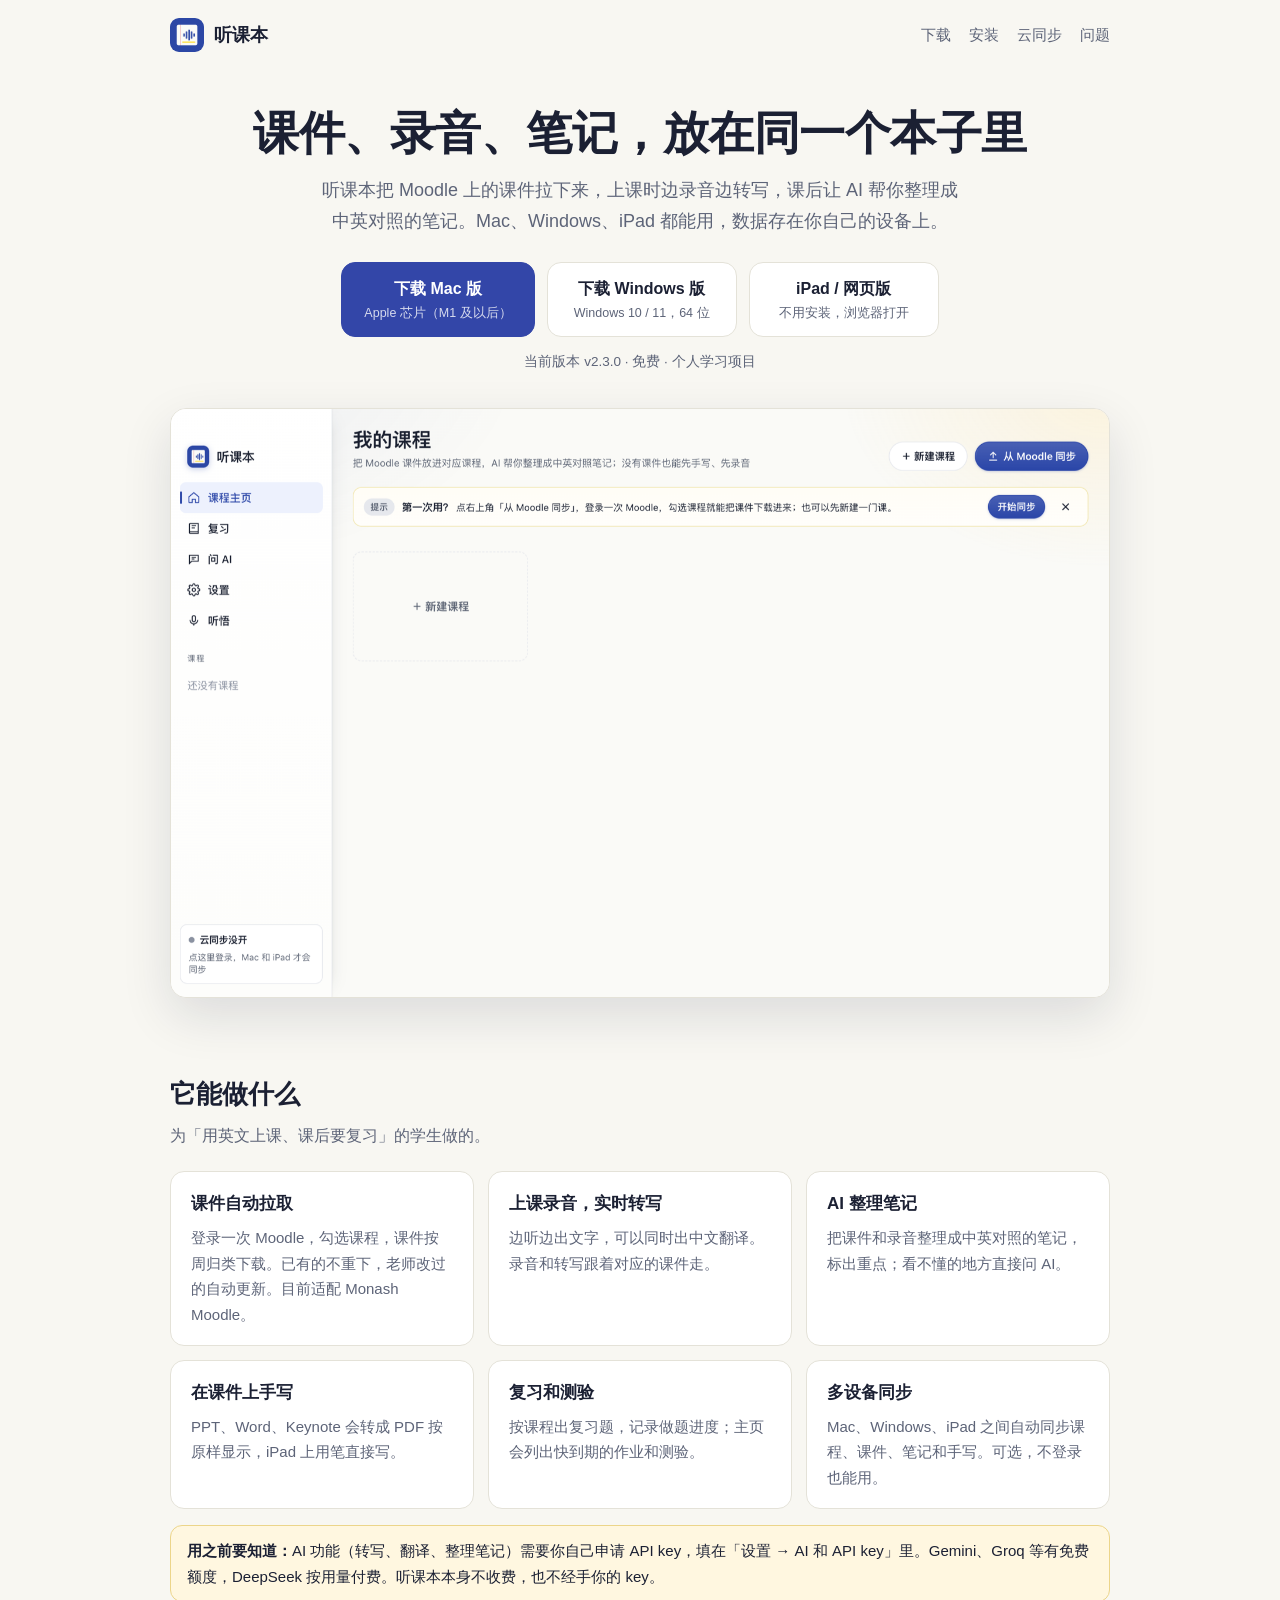
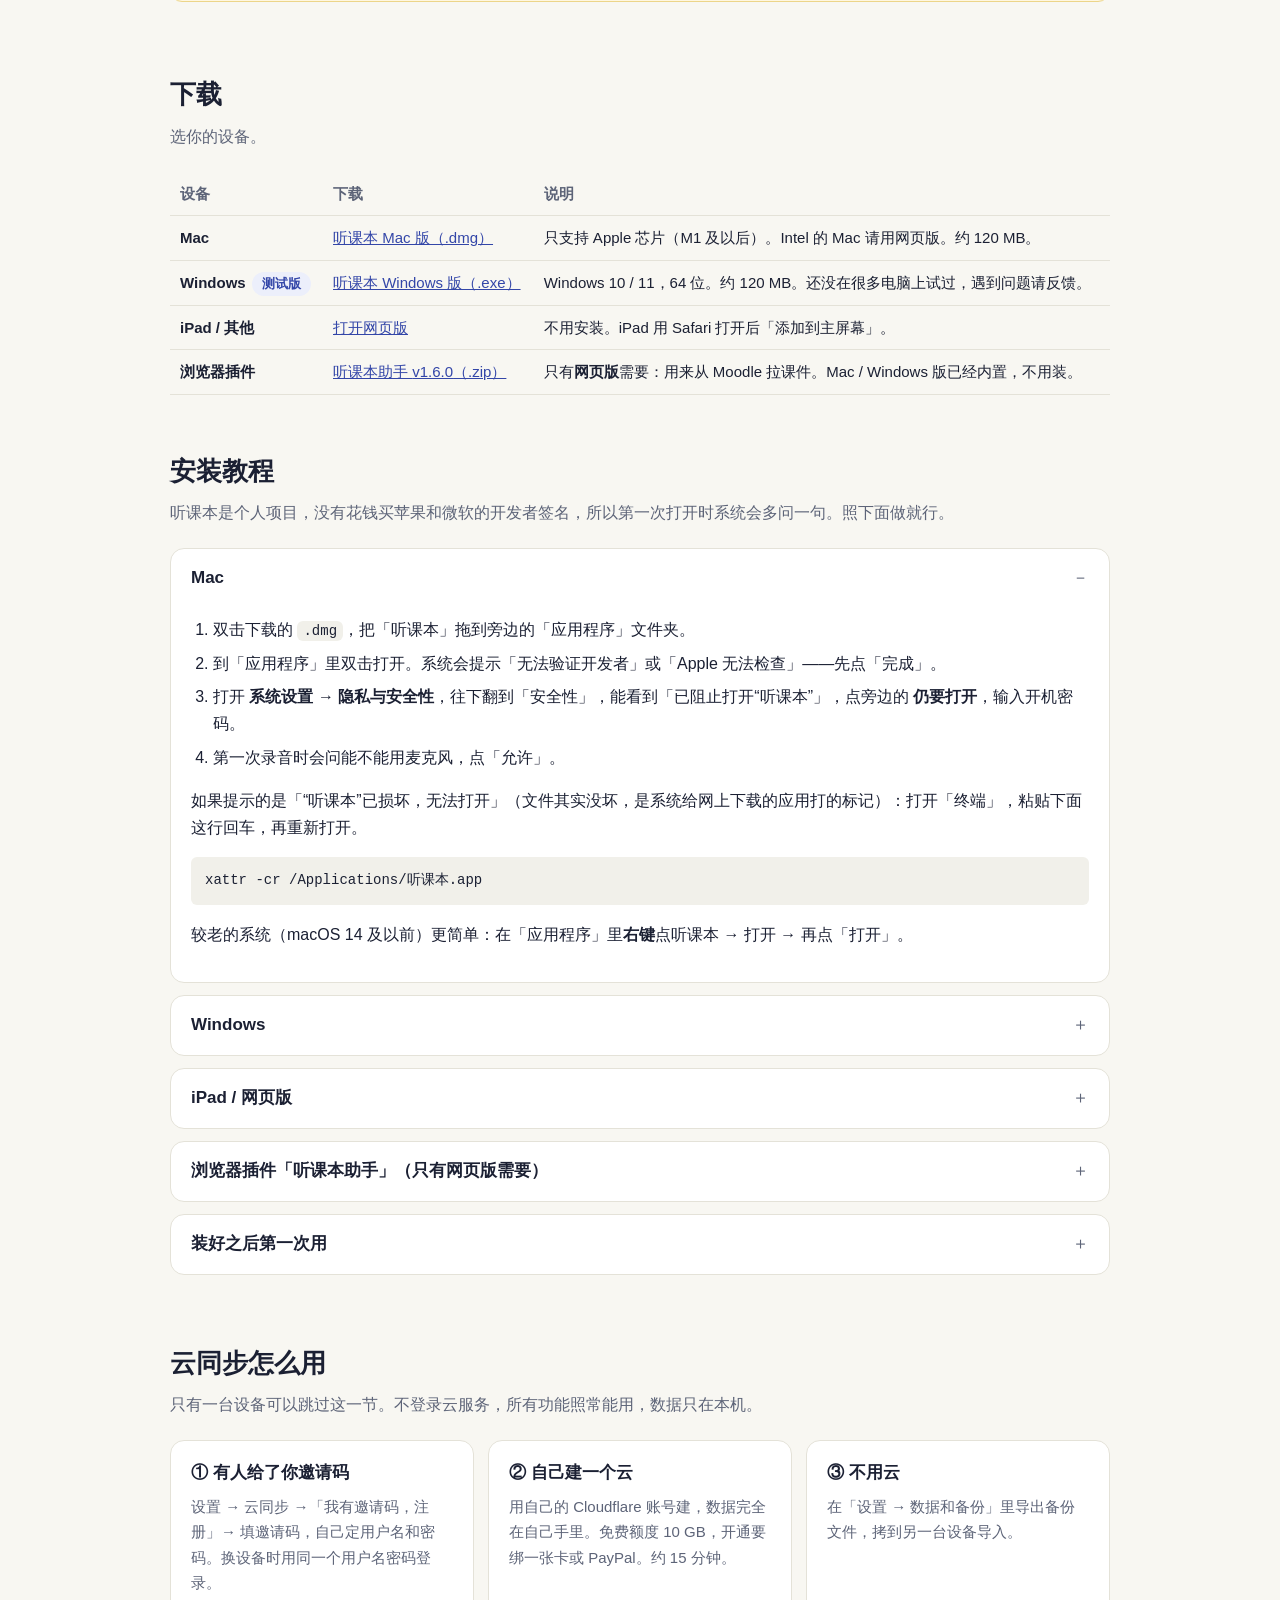
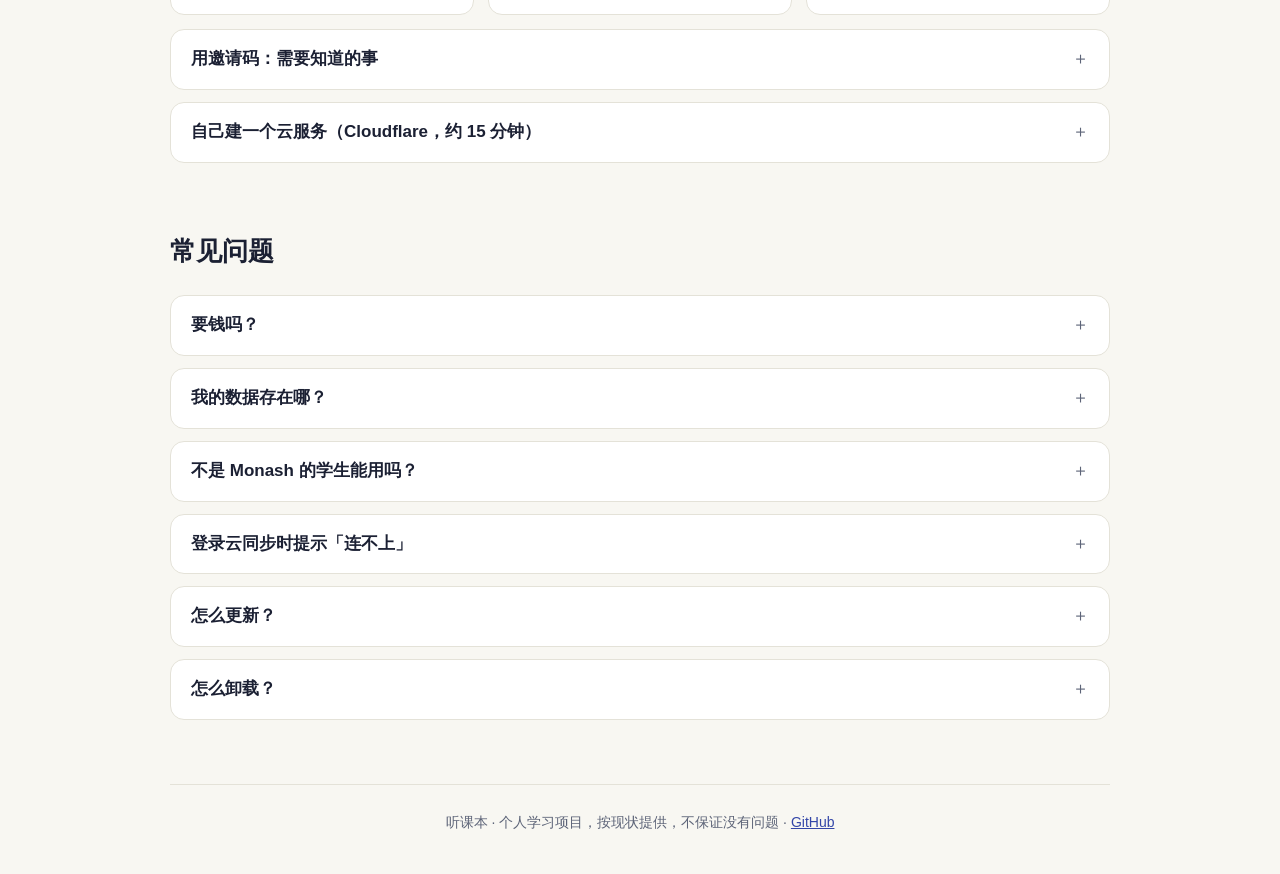
==== download/index.html @ 7936eecb "Add download page (download/)" ====
<!doctype html>
<html lang="zh-CN">
<head>
<meta charset="utf-8">
<meta name="viewport" content="width=device-width, initial-scale=1">
<title>听课本 · 下载和安装</title>
<meta name="description" content="听课本：把 Moodle 课件、课堂录音和笔记放在一起的上课工具。Mac、Windows、iPad 都能用。">
<link rel="icon" href="icon.png">
<style>
:root{
  --bg:#f8f7f2; --card:#ffffff; --ink:#1b2033; --mute:#5d6478; --line:#e4e2d8;
  --brand:#3346a8; --brand-ink:#ffffff; --soft:#eceffb; --warn-bg:#fff7e0; --warn-line:#ecd58a; --code:#f1f0ea;
}
@media (prefers-color-scheme: dark){
  :root:not([data-theme="light"]){
    --bg:#10131f; --card:#181c2c; --ink:#e9ebf5; --mute:#a0a6bd; --line:#2a3048;
    --brand:#8497ff; --brand-ink:#0e1220; --soft:#1f2540; --warn-bg:#2b2612; --warn-line:#6b5a1c; --code:#222840;
  }
}
*{box-sizing:border-box}
html{scroll-behavior:smooth}
body{margin:0;background:var(--bg);color:var(--ink);font:16px/1.7 -apple-system,BlinkMacSystemFont,"PingFang SC","Microsoft YaHei","Segoe UI",sans-serif;-webkit-text-size-adjust:100%}
a{color:var(--brand)}
.wrap{max-width:980px;margin:0 auto;padding:0 20px}
header.top{display:flex;align-items:center;justify-content:space-between;padding:18px 0}
.logo{display:flex;align-items:center;gap:10px;font-weight:700;font-size:18px;color:var(--ink);text-decoration:none}
.logo img{width:34px;height:34px;border-radius:9px}
nav a{margin-left:18px;color:var(--mute);text-decoration:none;font-size:15px}
nav a:hover{color:var(--brand)}
.hero{padding:36px 0 20px;text-align:center}
.hero h1{font-size:clamp(30px,6vw,46px);line-height:1.2;margin:0 0 14px;letter-spacing:-.5px;text-wrap:balance}
.hero p{color:var(--mute);font-size:18px;max-width:640px;margin:0 auto 26px;text-wrap:pretty}
.btns{display:flex;gap:12px;justify-content:center;flex-wrap:wrap}
.btn{display:inline-flex;flex-direction:column;align-items:center;justify-content:center;min-width:190px;padding:12px 22px;border-radius:14px;border:1px solid var(--line);background:var(--card);color:var(--ink);text-decoration:none;font-weight:600}
.btn small{font-weight:400;color:var(--mute);font-size:12.5px}
.btn.primary{background:var(--brand);border-color:var(--brand);color:var(--brand-ink)}
.btn.primary small{color:inherit;opacity:.8}
.btn:hover{filter:brightness(1.05)}
.ver{margin-top:14px;color:var(--mute);font-size:13.5px}
.shot{margin:34px auto 0;border:1px solid var(--line);border-radius:16px;overflow:hidden;box-shadow:0 18px 50px rgba(20,25,60,.12);background:var(--card)}
.shot img{display:block;width:100%;height:auto}
section{padding:54px 0 0}
h2{font-size:26px;margin:0 0 6px}
.sub{color:var(--mute);margin:0 0 22px}
.grid{display:grid;grid-template-columns:repeat(auto-fit,minmax(260px,1fr));gap:14px}
.card{background:var(--card);border:1px solid var(--line);border-radius:14px;padding:18px 20px}
.card h3{margin:0 0 6px;font-size:17px}
.card p{margin:0;color:var(--mute);font-size:15px}
.note{background:var(--warn-bg);border:1px solid var(--warn-line);border-radius:12px;padding:12px 16px;font-size:15px;margin:16px 0}
details{background:var(--card);border:1px solid var(--line);border-radius:14px;margin-bottom:12px}
summary{cursor:pointer;padding:15px 20px;font-weight:600;font-size:17px;list-style:none;display:flex;justify-content:space-between;align-items:center}
summary::-webkit-details-marker{display:none}
summary::after{content:"＋";color:var(--mute);font-weight:400}
details[open] summary::after{content:"－"}
.body{padding:0 20px 18px}
ol,ul{padding-left:22px;margin:8px 0}
li{margin:6px 0}
code,pre{background:var(--code);border-radius:6px;font-family:ui-monospace,SFMono-Regular,Menlo,Consolas,monospace;font-size:14px}
code{padding:2px 6px}
pre{padding:12px 14px;overflow-x:auto;margin:8px 0}
table{width:100%;border-collapse:collapse;font-size:15px}
th,td{text-align:left;padding:9px 10px;border-bottom:1px solid var(--line);vertical-align:top}
th{color:var(--mute);font-weight:600}
.tw{overflow-x:auto}
.pill{display:inline-block;background:var(--soft);color:var(--brand);border-radius:99px;padding:1px 10px;font-size:13px;font-weight:600;margin-left:6px}
footer{margin-top:64px;padding:26px 0 40px;border-top:1px solid var(--line);color:var(--mute);font-size:14px;text-align:center}
@media (max-width:600px){ nav a{margin-left:12px;font-size:14px} .btn{min-width:100%} section{padding-top:42px} }
</style>
</head>
<body>
<div class="wrap">

<header class="top">
  <a class="logo" href="#"><img src="icon.png" alt="">听课本</a>
  <nav><a href="#download">下载</a><a href="#install">安装</a><a href="#cloud">云同步</a><a href="#faq">问题</a></nav>
</header>

<div class="hero">
  <h1>课件、录音、笔记，放在同一个本子里</h1>
  <p>听课本把 Moodle 上的课件拉下来，上课时边录音边转写，课后让 AI 帮你整理成中英对照的笔记。Mac、Windows、iPad 都能用，数据存在你自己的设备上。</p>
  <div class="btns">
    <a class="btn primary" data-dl="mac" href="#download">下载 Mac 版<small>Apple 芯片（M1 及以后）</small></a>
    <a class="btn" data-dl="win" href="#download">下载 Windows 版<small>Windows 10 / 11，64 位</small></a>
    <a class="btn" data-dl="web" href="#download">iPad / 网页版<small>不用安装，浏览器打开</small></a>
  </div>
  <div class="ver">当前版本 <span data-v="app"></span> · 免费 · 个人学习项目</div>
  <div class="shot"><img src="shot-home.png" alt="听课本主页截图" width="1600" height="1004"></div>
</div>

<section id="features">
  <h2>它能做什么</h2>
  <p class="sub">为「用英文上课、课后要复习」的学生做的。</p>
  <div class="grid">
    <div class="card"><h3>课件自动拉取</h3><p>登录一次 Moodle，勾选课程，课件按周归类下载。已有的不重下，老师改过的自动更新。目前适配 Monash Moodle。</p></div>
    <div class="card"><h3>上课录音，实时转写</h3><p>边听边出文字，可以同时出中文翻译。录音和转写跟着对应的课件走。</p></div>
    <div class="card"><h3>AI 整理笔记</h3><p>把课件和录音整理成中英对照的笔记，标出重点；看不懂的地方直接问 AI。</p></div>
    <div class="card"><h3>在课件上手写</h3><p>PPT、Word、Keynote 会转成 PDF 按原样显示，iPad 上用笔直接写。</p></div>
    <div class="card"><h3>复习和测验</h3><p>按课程出复习题，记录做题进度；主页会列出快到期的作业和测验。</p></div>
    <div class="card"><h3>多设备同步</h3><p>Mac、Windows、iPad 之间自动同步课程、课件、笔记和手写。可选，不登录也能用。</p></div>
  </div>
  <div class="note"><b>用之前要知道：</b>AI 功能（转写、翻译、整理笔记）需要你自己申请 API key，填在「设置 → AI 和 API key」里。Gemini、Groq 等有免费额度，DeepSeek 按用量付费。听课本本身不收费，也不经手你的 key。</div>
</section>

<section id="download">
  <h2>下载</h2>
  <p class="sub">选你的设备。</p>
  <div class="tw"><table>
    <tr><th>设备</th><th>下载</th><th>说明</th></tr>
    <tr><td><b>Mac</b></td><td><a data-dl="mac" href="#">听课本 Mac 版（.dmg）</a></td><td>只支持 Apple 芯片（M1 及以后）。Intel 的 Mac 请用网页版。约 120 MB。</td></tr>
    <tr><td><b>Windows</b><span class="pill">测试版</span></td><td><a data-dl="win" href="#">听课本 Windows 版（.exe）</a></td><td>Windows 10 / 11，64 位。约 120 MB。还没在很多电脑上试过，遇到问题请反馈。</td></tr>
    <tr><td><b>iPad / 其他</b></td><td><a data-dl="web" href="#">打开网页版</a></td><td>不用安装。iPad 用 Safari 打开后「添加到主屏幕」。</td></tr>
    <tr><td><b>浏览器插件</b></td><td><a data-dl="ext" href="#">听课本助手 <span data-v="ext"></span>（.zip）</a></td><td>只有<b>网页版</b>需要：用来从 Moodle 拉课件。Mac / Windows 版已经内置，不用装。</td></tr>
  </table></div>
  <p class="sub" style="margin-top:12px" id="mirror" hidden>GitHub 下载太慢？<a data-dl="mirror" href="#">用网盘下载</a></p>
</section>

<section id="install">
  <h2>安装教程</h2>
  <p class="sub">听课本是个人项目，没有花钱买苹果和微软的开发者签名，所以第一次打开时系统会多问一句。照下面做就行。</p>

  <details open>
    <summary>Mac</summary>
    <div class="body">
      <ol>
        <li>双击下载的 <code>.dmg</code>，把「听课本」拖到旁边的「应用程序」文件夹。</li>
        <li>到「应用程序」里双击打开。系统会提示「无法验证开发者」或「Apple 无法检查」——先点「完成」。</li>
        <li>打开 <b>系统设置 → 隐私与安全性</b>，往下翻到「安全性」，能看到「已阻止打开“听课本”」，点旁边的 <b>仍要打开</b>，输入开机密码。</li>
        <li>第一次录音时会问能不能用麦克风，点「允许」。</li>
      </ol>
      <p>如果提示的是「“听课本”已损坏，无法打开」（文件其实没坏，是系统给网上下载的应用打的标记）：打开「终端」，粘贴下面这行回车，再重新打开。</p>
      <pre>xattr -cr /Applications/听课本.app</pre>
      <p>较老的系统（macOS 14 及以前）更简单：在「应用程序」里<b>右键</b>点听课本 → 打开 → 再点「打开」。</p>
    </div>
  </details>

  <details>
    <summary>Windows</summary>
    <div class="body">
      <ol>
        <li>双击下载的 <code>.exe</code>。如果浏览器说「不常下载此文件」，选「保留」。</li>
        <li>出现蓝色的「Windows 已保护你的电脑」窗口：点 <b>更多信息</b> → <b>仍要运行</b>。</li>
        <li>按提示选安装位置，装完桌面上会有「听课本」图标。</li>
        <li>第一次录音时允许使用麦克风。如果没弹窗又录不到声音：<b>设置 → 隐私和安全性 → 麦克风</b>，打开「允许桌面应用访问麦克风」。</li>
      </ol>
      <p>PPT / Word 课件要按原样显示，需要电脑上装了 Microsoft Office（听课本用它在后台转成 PDF）。没装的话仍然能读出文字，只是版式不保留。</p>
    </div>
  </details>

  <details>
    <summary>iPad / 网页版</summary>
    <div class="body">
      <ol>
        <li>用 <b>Safari</b> 打开网页版。</li>
        <li>点分享按钮 →「添加到主屏幕」。之后从主屏幕图标打开，是全屏的独立应用。</li>
        <li>电脑上用网页版：请用 <b>Chrome</b>（插件只支持 Chrome），不要在 Safari 和 Chrome 之间换着用，两边的数据是分开存的。</li>
      </ol>
    </div>
  </details>

  <details>
    <summary>浏览器插件「听课本助手」（只有网页版需要）</summary>
    <div class="body">
      <p>作用：你在 Chrome 里登录 Monash Moodle 之后，点一下插件，就把课件、作业要求、测验信息、截止日期同步进听课本。账号密码只在学校页面里输入，插件不保存。</p>
      <ol>
        <li>下载 <code>tingkeben-helper.zip</code>，解压，得到 <code>tingkeben-helper</code> 文件夹。</li>
        <li>Chrome 地址栏输入 <code>chrome://extensions</code> 回车。</li>
        <li>打开右上角的 <b>开发者模式</b>。</li>
        <li>点左上角 <b>加载已解压的扩展程序</b>，选刚才那个 <code>tingkeben-helper</code> 文件夹。</li>
        <li>这个文件夹<b>不要删、不要移动</b>，删了插件就失效。建议放在「文稿」里。</li>
      </ol>
      <p>更新插件：下载新的 zip，解压覆盖原来的文件夹，回到 <code>chrome://extensions</code> 点插件卡片上的刷新按钮。</p>
    </div>
  </details>

  <details>
    <summary>装好之后第一次用</summary>
    <div class="body">
      <ol>
        <li><b>填 API key</b>：设置 → AI 和 API key。至少填一个（推荐先申请免费的 Gemini）。</li>
        <li><b>拉课件</b>：主页右上角「从 Moodle 同步」，登录学校账号，勾选课程。不是 Monash 的同学：点「新建课程」，把 PDF / PPT 拖进去。</li>
        <li><b>确认麦克风</b>：设置 → 讲课录音 →「扫描麦克风」，能看到设备名就行。</li>
        <li><b>（可选）开云同步</b>：见下一节。</li>
      </ol>
    </div>
  </details>
</section>

<section id="cloud">
  <h2>云同步怎么用</h2>
  <p class="sub">只有一台设备可以跳过这一节。不登录云服务，所有功能照常能用，数据只在本机。</p>
  <div class="grid">
    <div class="card"><h3>① 有人给了你邀请码</h3><p>设置 → 云同步 →「我有邀请码，注册」→ 填邀请码，自己定用户名和密码。换设备时用同一个用户名密码登录。</p></div>
    <div class="card"><h3>② 自己建一个云</h3><p>用自己的 Cloudflare 账号建，数据完全在自己手里。免费额度 10 GB，开通要绑一张卡或 PayPal。约 15 分钟。</p></div>
    <div class="card"><h3>③ 不用云</h3><p>在「设置 → 数据和备份」里导出备份文件，拷到另一台设备导入。</p></div>
  </div>

  <details style="margin-top:14px">
    <summary>用邀请码：需要知道的事</summary>
    <div class="body">
      <ul>
        <li>一个邀请码只能注册一个账号，注册完就作废。</li>
        <li>你的数据和别的用户分开存，互相看不到。</li>
        <li><b>但发邀请码的人在技术上能看到</b>你存在云端的内容（数据放在他的 Cloudflare 存储里），包括你同步上去的 API key。信得过对方再用，介意就选 ② 或 ③。</li>
        <li>有空间上限（一般 1 GB），在「设置 → 云同步」能看到用量。录音音频不同步，不占空间。</li>
        <li>忘了密码：请对方重置，会给你一个临时密码，登录后在「设置 → 云同步 → 改密码」换掉。</li>
        <li>这是朋友之间的分享，不是商业服务。重要的东西定期在「数据和备份」里导出一份。</li>
      </ul>
    </div>
  </details>

  <details>
    <summary>自己建一个云服务（Cloudflare，约 15 分钟）</summary>
    <div class="body">
      <ol>
        <li>注册 <a href="https://dash.cloudflare.com/sign-up" target="_blank" rel="noopener">Cloudflare</a>（可以用 Gmail）。</li>
        <li>左边 <b>R2 对象存储</b> → 按提示开通（绑卡或 PayPal，10 GB 以内不扣钱）→ <b>创建存储桶</b>，名字填 <code>tingkeben</code>。</li>
        <li>左边 <b>Workers 和 Pages</b> → <b>创建</b> → 选「Hello World」→ 名字填 <code>tingkeben-cloud</code> → 部署。</li>
        <li>点 <b>编辑代码</b>，把里面的代码全部换成 <a href="worker.js" download>worker.js</a> 的内容 → <b>部署</b>。</li>
        <li>回到这个 Worker 的 <b>设置</b>：
          <ul>
            <li><b>绑定</b> → 添加 → R2 存储桶 → 变量名 <code>BUCKET</code>，存储桶选 <code>tingkeben</code>。</li>
            <li><b>变量和机密</b> → 添加 → 类型「机密」→ 名称 <code>APP_PASSWORD</code>，值是你自己定的密码（至少 10 位）。</li>
          </ul>
        </li>
        <li>记下 Worker 的网址（形如 <code>https://tingkeben-cloud.你的名字.workers.dev</code>）。浏览器打开它，看到 <code>"ready":true</code> 就好了。</li>
        <li>听课本 → 设置 → 云同步 → <b>登录</b> → 展开「云服务网址」换成你的网址 → 用户名留空，密码填 <code>APP_PASSWORD</code>。</li>
      </ol>
      <p>建好之后你就是这个云的主人，可以在「设置 → 云同步 → 邀请朋友 / 管理账号」给别人发邀请码。完整说明：<a href="cloud.md" target="_blank">云服务说明</a>（App 里「帮助」菜单也有）。</p>
    </div>
  </details>
</section>

<section id="faq">
  <h2>常见问题</h2>
  <p class="sub"></p>
  <details><summary>要钱吗？</summary><div class="body"><p>听课本不收费。AI 功能用的是你自己的 API key：Gemini、Groq 有免费额度，一般上课够用；DeepSeek 按用量付费，在「设置 → 用量和费用」能看到这个月花了多少。</p></div></details>
  <details><summary>我的数据存在哪？</summary><div class="body"><p>在你自己的设备上。Mac 在 <code>~/Library/Application Support/听课本</code>，Windows 在 <code>%APPDATA%\听课本</code>。只有登录了云同步，数据才会传到云端。卸载应用不会删数据，要删请手动删这个文件夹。</p></div></details>
  <details><summary>不是 Monash 的学生能用吗？</summary><div class="body"><p>能。只有「从 Moodle 同步」是为 Monash 的 Moodle 写的，别的学校用不了。其余功能都一样：新建课程，把课件拖进去就行。</p></div></details>
  <details><summary>登录云同步时提示「连不上」</summary><div class="body"><p>先检查网络。默认的云服务地址在 <code>workers.dev</code> 上，中国大陆的网络通常直接打不开它，需要能访问外网的网络环境。校园网偶尔也会拦，换手机热点试一次。</p></div></details>
  <details><summary>怎么更新？</summary><div class="body"><p>回到这个页面下载新版，直接覆盖安装。数据不受影响。</p></div></details>
  <details><summary>怎么卸载？</summary><div class="body"><p>Mac：把「听课本」从「应用程序」拖到废纸篓。Windows：设置 → 应用 → 找到听课本 → 卸载。数据文件夹见上面「我的数据存在哪」。</p></div></details>
</section>

<footer>
  听课本 · 个人学习项目，按现状提供，不保证没有问题 · <a data-dl="repo" href="#">GitHub</a>
</footer>
</div>

<script>
/* ===== 下载地址：换地方放安装包时只改这里 =====
   现在用 GitHub Releases 的「latest」地址：以后每次发新版，只要上传的文件名不变，这个页面不用改。
   mirror 填了网盘分享链接后，页面上会自动出现「用网盘下载」。 */
const SITE = {
  version: { app: '2.3.0', ext: '1.6.0' },
  mac: 'https://github.com/yuenkit122/tingkeben/releases/latest/download/Tingkeben-Mac-AppleSilicon.dmg',
  win: 'https://github.com/yuenkit122/tingkeben/releases/latest/download/Tingkeben-Windows-x64-Setup.exe',
  ext: 'https://github.com/yuenkit122/tingkeben/releases/latest/download/tingkeben-helper.zip',
  web: 'https://yuenkit122.github.io/tingkeben/',
  repo: 'https://github.com/yuenkit122/tingkeben',
  mirror: '',
};
document.querySelectorAll('[data-dl]').forEach(a => { const u = SITE[a.dataset.dl]; if (u) a.href = u; });
document.querySelectorAll('[data-v]').forEach(e => { e.textContent = 'v' + SITE.version[e.dataset.v]; });
if (SITE.mirror) document.getElementById('mirror').hidden = false;
// 按访客的系统把对应的下载按钮设成主按钮
const ua = navigator.userAgent, os = /Windows/.test(ua) ? 'win' : /iPad|iPhone|Android/.test(ua) || (navigator.maxTouchPoints > 1 && /Mac/.test(ua)) ? 'web' : 'mac';
document.querySelectorAll('.hero .btn').forEach(b => b.classList.toggle('primary', b.dataset.dl === os));
</script>
</body>
</html>
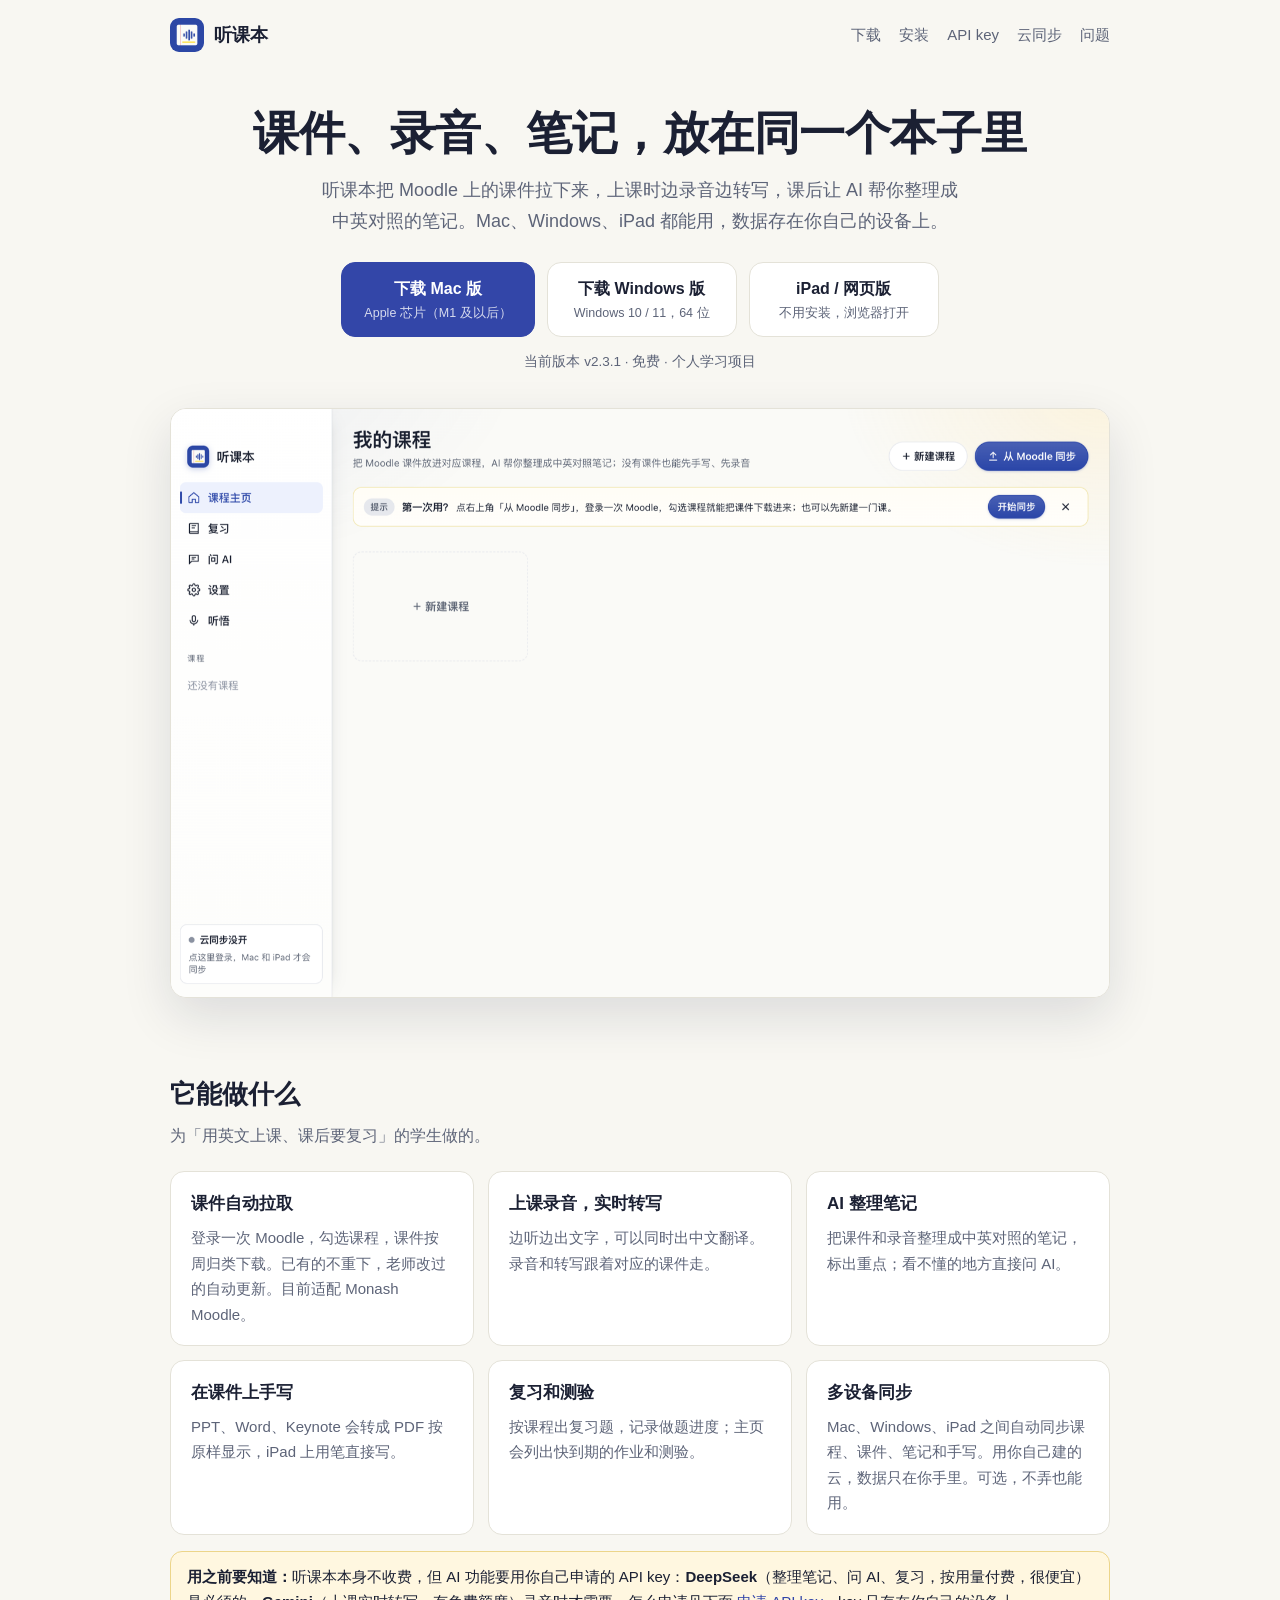
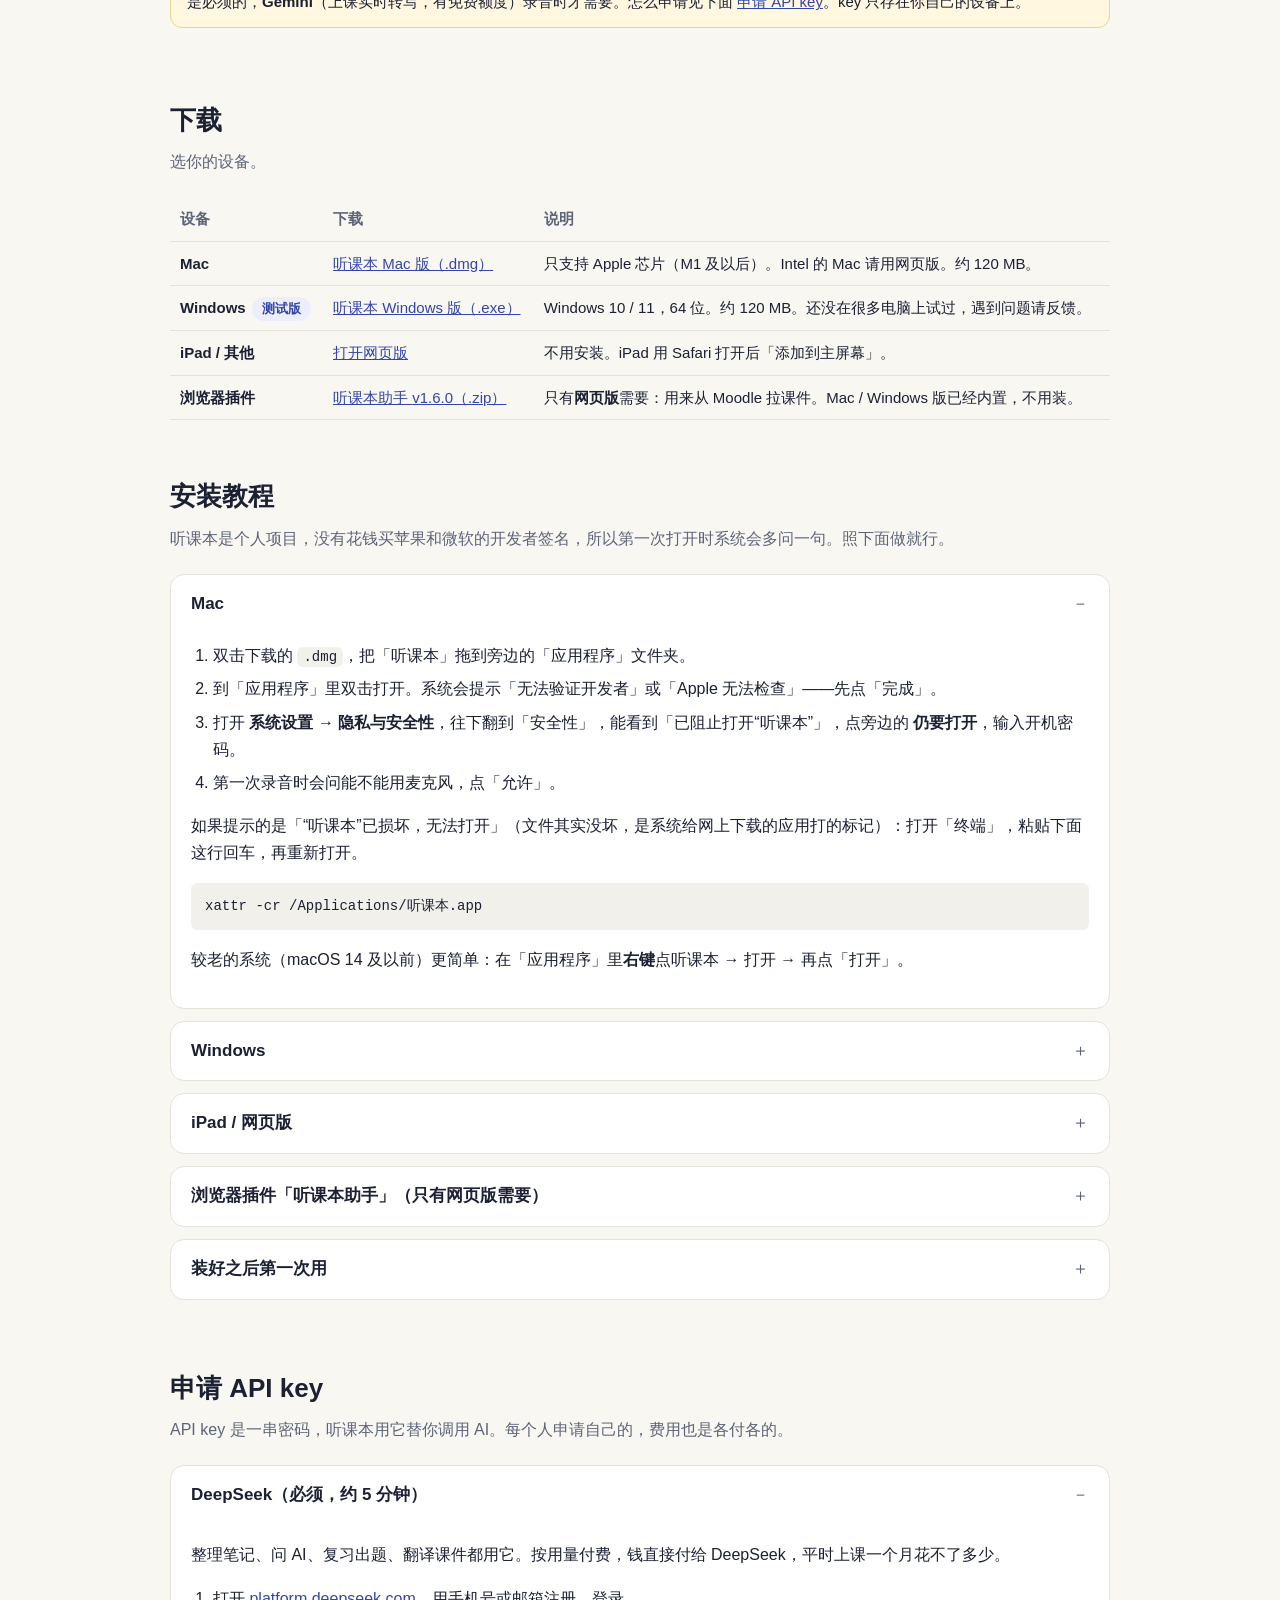
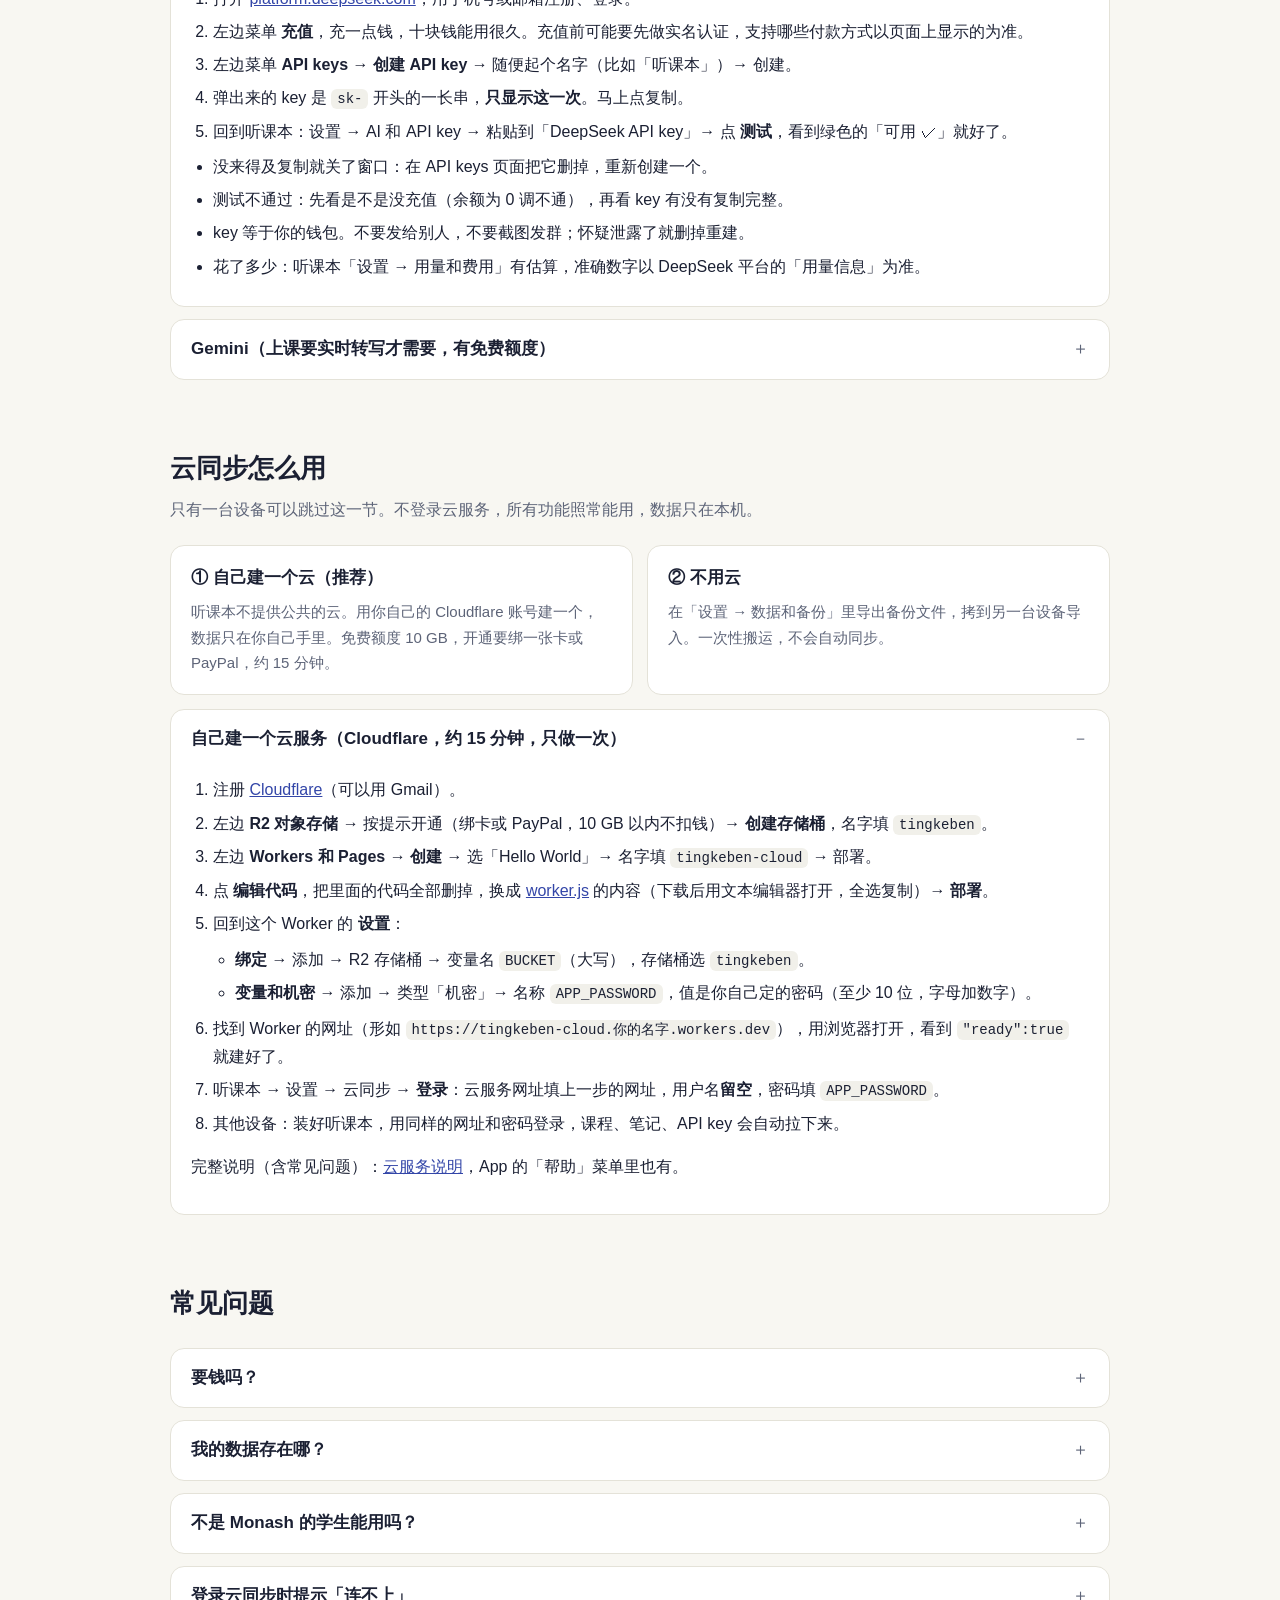
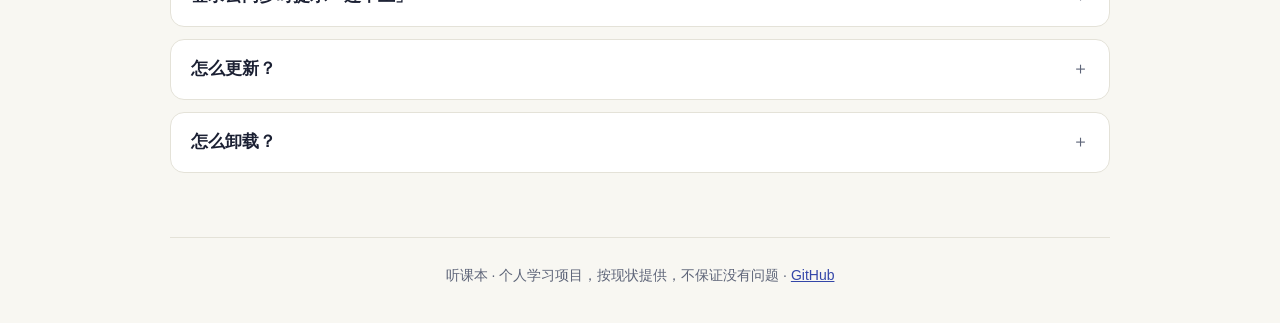
==== commit 9f22b87c: "Download page: self-hosted cloud guide, DeepSeek key guide, v2.3.1" ====
--- a/download/index.html
+++ b/download/index.html
@@ -72,7 +72,7 @@
 
 <header class="top">
   <a class="logo" href="#"><img src="icon.png" alt="">听课本</a>
-  <nav><a href="#download">下载</a><a href="#install">安装</a><a href="#cloud">云同步</a><a href="#faq">问题</a></nav>
+  <nav><a href="#download">下载</a><a href="#install">安装</a><a href="#apikey">API key</a><a href="#cloud">云同步</a><a href="#faq">问题</a></nav>
 </header>
 
 <div class="hero">
@@ -96,9 +96,9 @@
     <div class="card"><h3>AI 整理笔记</h3><p>把课件和录音整理成中英对照的笔记，标出重点；看不懂的地方直接问 AI。</p></div>
     <div class="card"><h3>在课件上手写</h3><p>PPT、Word、Keynote 会转成 PDF 按原样显示，iPad 上用笔直接写。</p></div>
     <div class="card"><h3>复习和测验</h3><p>按课程出复习题，记录做题进度；主页会列出快到期的作业和测验。</p></div>
-    <div class="card"><h3>多设备同步</h3><p>Mac、Windows、iPad 之间自动同步课程、课件、笔记和手写。可选，不登录也能用。</p></div>
+    <div class="card"><h3>多设备同步</h3><p>Mac、Windows、iPad 之间自动同步课程、课件、笔记和手写。用你自己建的云，数据只在你手里。可选，不弄也能用。</p></div>
   </div>
-  <div class="note"><b>用之前要知道：</b>AI 功能（转写、翻译、整理笔记）需要你自己申请 API key，填在「设置 → AI 和 API key」里。Gemini、Groq 等有免费额度，DeepSeek 按用量付费。听课本本身不收费，也不经手你的 key。</div>
+  <div class="note"><b>用之前要知道：</b>听课本本身不收费，但 AI 功能要用你自己申请的 API key：<b>DeepSeek</b>（整理笔记、问 AI、复习，按用量付费，很便宜）是必须的，<b>Gemini</b>（上课实时转写，有免费额度）录音时才需要。怎么申请见下面 <a href="#apikey">申请 API key</a>。key 只存在你自己的设备上。</div>
 </section>
 
 <section id="download">
@@ -176,11 +176,48 @@
     <summary>装好之后第一次用</summary>
     <div class="body">
       <ol>
-        <li><b>填 API key</b>：设置 → AI 和 API key。至少填一个（推荐先申请免费的 Gemini）。</li>
+        <li><b>填 API key</b>：设置 → AI 和 API key，填 DeepSeek 的 key，点「测试」看到绿色「可用 ✓」。申请方法见 <a href="#apikey">申请 API key</a>。</li>
         <li><b>拉课件</b>：主页右上角「从 Moodle 同步」，登录学校账号，勾选课程。不是 Monash 的同学：点「新建课程」，把 PDF / PPT 拖进去。</li>
         <li><b>确认麦克风</b>：设置 → 讲课录音 →「扫描麦克风」，能看到设备名就行。</li>
-        <li><b>（可选）开云同步</b>：见下一节。</li>
-      </ol>
+        <li><b>（可选）开云同步</b>：有两台以上设备才需要，见 <a href="#cloud">云同步</a>。</li>
+      </ol>
+    </div>
+  </details>
+</section>
+
+<section id="apikey">
+  <h2>申请 API key</h2>
+  <p class="sub">API key 是一串密码，听课本用它替你调用 AI。每个人申请自己的，费用也是各付各的。</p>
+
+  <details open>
+    <summary>DeepSeek（必须，约 5 分钟）</summary>
+    <div class="body">
+      <p>整理笔记、问 AI、复习出题、翻译课件都用它。按用量付费，钱直接付给 DeepSeek，平时上课一个月花不了多少。</p>
+      <ol>
+        <li>打开 <a href="https://platform.deepseek.com" target="_blank" rel="noopener">platform.deepseek.com</a>，用手机号或邮箱注册、登录。</li>
+        <li>左边菜单 <b>充值</b>，充一点钱，十块钱能用很久。充值前可能要先做实名认证，支持哪些付款方式以页面上显示的为准。</li>
+        <li>左边菜单 <b>API keys</b> → <b>创建 API key</b> → 随便起个名字（比如「听课本」）→ 创建。</li>
+        <li>弹出来的 key 是 <code>sk-</code> 开头的一长串，<b>只显示这一次</b>。马上点复制。</li>
+        <li>回到听课本：设置 → AI 和 API key → 粘贴到「DeepSeek API key」→ 点 <b>测试</b>，看到绿色的「可用 ✓」就好了。</li>
+      </ol>
+      <ul>
+        <li>没来得及复制就关了窗口：在 API keys 页面把它删掉，重新创建一个。</li>
+        <li>测试不通过：先看是不是没充值（余额为 0 调不通），再看 key 有没有复制完整。</li>
+        <li>key 等于你的钱包。不要发给别人，不要截图发群；怀疑泄露了就删掉重建。</li>
+        <li>花了多少：听课本「设置 → 用量和费用」有估算，准确数字以 DeepSeek 平台的「用量信息」为准。</li>
+      </ul>
+    </div>
+  </details>
+
+  <details>
+    <summary>Gemini（上课要实时转写才需要，有免费额度）</summary>
+    <div class="body">
+      <ol>
+        <li>打开 <a href="https://aistudio.google.com/apikey" target="_blank" rel="noopener">Google AI Studio</a>，用 Google 账号登录。</li>
+        <li>点 <b>Create API key</b>，复制生成的 key。</li>
+        <li>听课本：设置 → AI 和 API key → 粘贴到「Gemini API key」→ 点测试。</li>
+      </ol>
+      <p>Google 的服务在中国大陆的网络直接连不上。不录音、只看课件和整理笔记的话，可以先不填。</p>
     </div>
   </details>
 </section>
@@ -189,43 +226,29 @@
   <h2>云同步怎么用</h2>
   <p class="sub">只有一台设备可以跳过这一节。不登录云服务，所有功能照常能用，数据只在本机。</p>
   <div class="grid">
-    <div class="card"><h3>① 有人给了你邀请码</h3><p>设置 → 云同步 →「我有邀请码，注册」→ 填邀请码，自己定用户名和密码。换设备时用同一个用户名密码登录。</p></div>
-    <div class="card"><h3>② 自己建一个云</h3><p>用自己的 Cloudflare 账号建，数据完全在自己手里。免费额度 10 GB，开通要绑一张卡或 PayPal。约 15 分钟。</p></div>
-    <div class="card"><h3>③ 不用云</h3><p>在「设置 → 数据和备份」里导出备份文件，拷到另一台设备导入。</p></div>
+    <div class="card"><h3>① 自己建一个云（推荐）</h3><p>听课本不提供公共的云。用你自己的 Cloudflare 账号建一个，数据只在你自己手里。免费额度 10 GB，开通要绑一张卡或 PayPal，约 15 分钟。</p></div>
+    <div class="card"><h3>② 不用云</h3><p>在「设置 → 数据和备份」里导出备份文件，拷到另一台设备导入。一次性搬运，不会自动同步。</p></div>
   </div>
 
-  <details style="margin-top:14px">
-    <summary>用邀请码：需要知道的事</summary>
-    <div class="body">
-      <ul>
-        <li>一个邀请码只能注册一个账号，注册完就作废。</li>
-        <li>你的数据和别的用户分开存，互相看不到。</li>
-        <li><b>但发邀请码的人在技术上能看到</b>你存在云端的内容（数据放在他的 Cloudflare 存储里），包括你同步上去的 API key。信得过对方再用，介意就选 ② 或 ③。</li>
-        <li>有空间上限（一般 1 GB），在「设置 → 云同步」能看到用量。录音音频不同步，不占空间。</li>
-        <li>忘了密码：请对方重置，会给你一个临时密码，登录后在「设置 → 云同步 → 改密码」换掉。</li>
-        <li>这是朋友之间的分享，不是商业服务。重要的东西定期在「数据和备份」里导出一份。</li>
-      </ul>
-    </div>
-  </details>
-
-  <details>
-    <summary>自己建一个云服务（Cloudflare，约 15 分钟）</summary>
+  <details open style="margin-top:14px">
+    <summary>自己建一个云服务（Cloudflare，约 15 分钟，只做一次）</summary>
     <div class="body">
       <ol>
         <li>注册 <a href="https://dash.cloudflare.com/sign-up" target="_blank" rel="noopener">Cloudflare</a>（可以用 Gmail）。</li>
         <li>左边 <b>R2 对象存储</b> → 按提示开通（绑卡或 PayPal，10 GB 以内不扣钱）→ <b>创建存储桶</b>，名字填 <code>tingkeben</code>。</li>
         <li>左边 <b>Workers 和 Pages</b> → <b>创建</b> → 选「Hello World」→ 名字填 <code>tingkeben-cloud</code> → 部署。</li>
-        <li>点 <b>编辑代码</b>，把里面的代码全部换成 <a href="worker.js" download>worker.js</a> 的内容 → <b>部署</b>。</li>
+        <li>点 <b>编辑代码</b>，把里面的代码全部删掉，换成 <a href="worker.js" download>worker.js</a> 的内容（下载后用文本编辑器打开，全选复制）→ <b>部署</b>。</li>
         <li>回到这个 Worker 的 <b>设置</b>：
           <ul>
-            <li><b>绑定</b> → 添加 → R2 存储桶 → 变量名 <code>BUCKET</code>，存储桶选 <code>tingkeben</code>。</li>
-            <li><b>变量和机密</b> → 添加 → 类型「机密」→ 名称 <code>APP_PASSWORD</code>，值是你自己定的密码（至少 10 位）。</li>
+            <li><b>绑定</b> → 添加 → R2 存储桶 → 变量名 <code>BUCKET</code>（大写），存储桶选 <code>tingkeben</code>。</li>
+            <li><b>变量和机密</b> → 添加 → 类型「机密」→ 名称 <code>APP_PASSWORD</code>，值是你自己定的密码（至少 10 位，字母加数字）。</li>
           </ul>
         </li>
-        <li>记下 Worker 的网址（形如 <code>https://tingkeben-cloud.你的名字.workers.dev</code>）。浏览器打开它，看到 <code>"ready":true</code> 就好了。</li>
-        <li>听课本 → 设置 → 云同步 → <b>登录</b> → 展开「云服务网址」换成你的网址 → 用户名留空，密码填 <code>APP_PASSWORD</code>。</li>
-      </ol>
-      <p>建好之后你就是这个云的主人，可以在「设置 → 云同步 → 邀请朋友 / 管理账号」给别人发邀请码。完整说明：<a href="cloud.md" target="_blank">云服务说明</a>（App 里「帮助」菜单也有）。</p>
+        <li>找到 Worker 的网址（形如 <code>https://tingkeben-cloud.你的名字.workers.dev</code>），用浏览器打开，看到 <code>"ready":true</code> 就建好了。</li>
+        <li>听课本 → 设置 → 云同步 → <b>登录</b>：云服务网址填上一步的网址，用户名<b>留空</b>，密码填 <code>APP_PASSWORD</code>。</li>
+        <li>其他设备：装好听课本，用同样的网址和密码登录，课程、笔记、API key 会自动拉下来。</li>
+      </ol>
+      <p>完整说明（含常见问题）：<a href="cloud.md" target="_blank">云服务说明</a>，App 的「帮助」菜单里也有。</p>
     </div>
   </details>
 </section>
@@ -233,10 +256,10 @@
 <section id="faq">
   <h2>常见问题</h2>
   <p class="sub"></p>
-  <details><summary>要钱吗？</summary><div class="body"><p>听课本不收费。AI 功能用的是你自己的 API key：Gemini、Groq 有免费额度，一般上课够用；DeepSeek 按用量付费，在「设置 → 用量和费用」能看到这个月花了多少。</p></div></details>
+  <details><summary>要钱吗？</summary><div class="body"><p>听课本不收费。AI 功能用的是你自己的 API key：DeepSeek 按用量付费，钱直接付给 DeepSeek，在听课本的「设置 → 用量和费用」能看到这个月花了多少；Gemini 有免费额度，一般上课够用。</p></div></details>
   <details><summary>我的数据存在哪？</summary><div class="body"><p>在你自己的设备上。Mac 在 <code>~/Library/Application Support/听课本</code>，Windows 在 <code>%APPDATA%\听课本</code>。只有登录了云同步，数据才会传到云端。卸载应用不会删数据，要删请手动删这个文件夹。</p></div></details>
   <details><summary>不是 Monash 的学生能用吗？</summary><div class="body"><p>能。只有「从 Moodle 同步」是为 Monash 的 Moodle 写的，别的学校用不了。其余功能都一样：新建课程，把课件拖进去就行。</p></div></details>
-  <details><summary>登录云同步时提示「连不上」</summary><div class="body"><p>先检查网络。默认的云服务地址在 <code>workers.dev</code> 上，中国大陆的网络通常直接打不开它，需要能访问外网的网络环境。校园网偶尔也会拦，换手机热点试一次。</p></div></details>
+  <details><summary>登录云同步时提示「连不上」</summary><div class="body"><p>先检查网址有没有抄错。<code>workers.dev</code> 在中国大陆的网络通常直接打不开，需要能访问外网的网络环境。校园网偶尔也会拦，换手机热点试一次。</p></div></details>
   <details><summary>怎么更新？</summary><div class="body"><p>回到这个页面下载新版，直接覆盖安装。数据不受影响。</p></div></details>
   <details><summary>怎么卸载？</summary><div class="body"><p>Mac：把「听课本」从「应用程序」拖到废纸篓。Windows：设置 → 应用 → 找到听课本 → 卸载。数据文件夹见上面「我的数据存在哪」。</p></div></details>
 </section>
@@ -251,7 +274,7 @@
    现在用 GitHub Releases 的「latest」地址：以后每次发新版，只要上传的文件名不变，这个页面不用改。
    mirror 填了网盘分享链接后，页面上会自动出现「用网盘下载」。 */
 const SITE = {
-  version: { app: '2.3.0', ext: '1.6.0' },
+  version: { app: '2.3.1', ext: '1.6.0' },
   mac: 'https://github.com/yuenkit122/tingkeben/releases/latest/download/Tingkeben-Mac-AppleSilicon.dmg',
   win: 'https://github.com/yuenkit122/tingkeben/releases/latest/download/Tingkeben-Windows-x64-Setup.exe',
   ext: 'https://github.com/yuenkit122/tingkeben/releases/latest/download/tingkeben-helper.zip',
